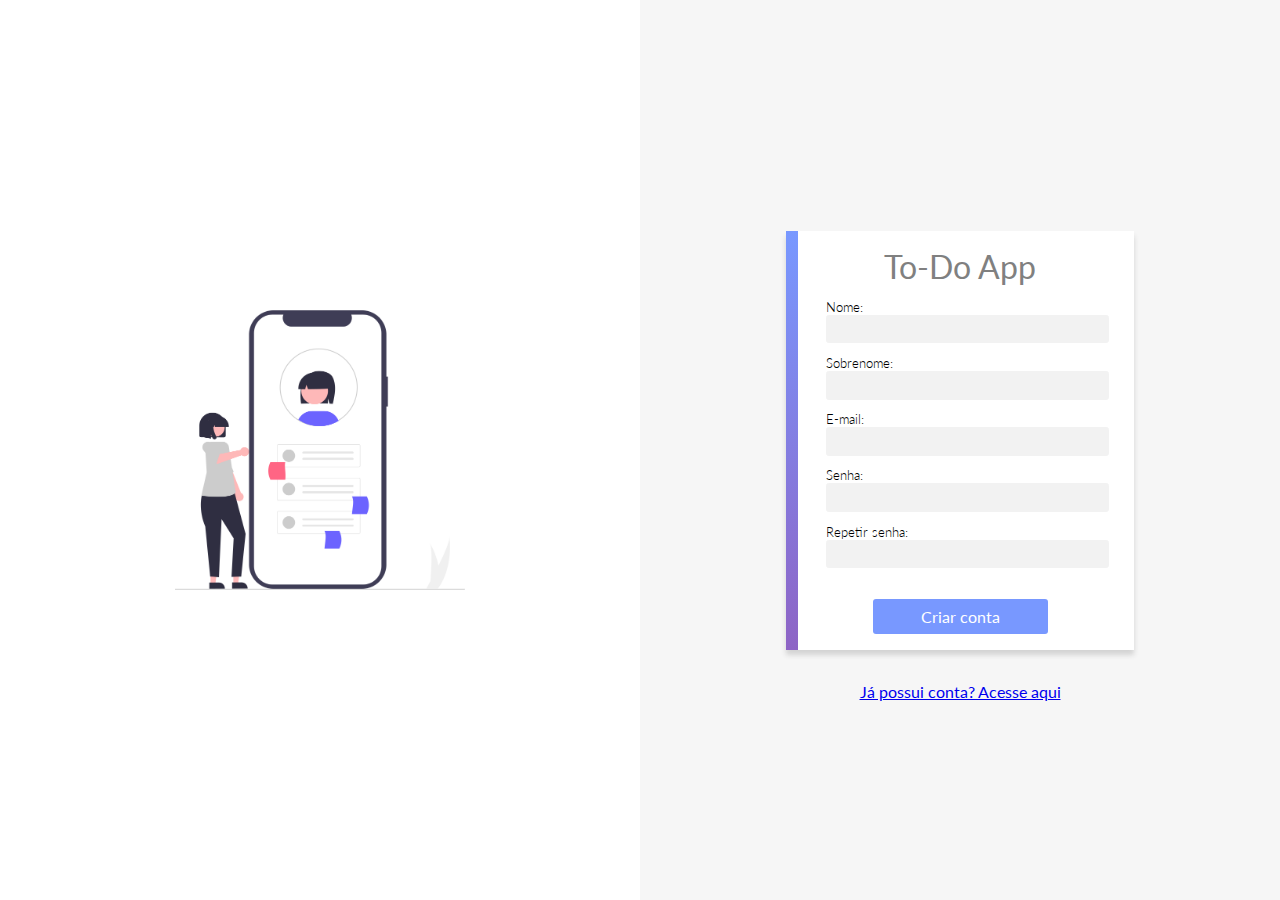
==== signup.html @ a6fde6d9 "montando o github" ====
<!DOCTYPE html>
<html lang="pt-BR">

<head>
  <meta charset="UTF-8">
  <meta http-equiv="X-UA-Compatible" content="IE=edge">
  <meta name="viewport" content="width=device-width, initial-scale=1.0">
  <title>To-Do App</title>

  <!-- ---------------- estilos compartilhados entre login e signup ---------------- -->
  <link rel="stylesheet" href="styles/acesso.css">
  
</head>

<body>

  <div class="left">
    <img src="./assets/pessoa-signup.png" alt="">
  </div>
  <div class="right">
    <form>
      <div class="form-header">
        <p>To-Do App</p>
      </div>

      <label>
        Nome:
        <input type="text">
      </label>
      <label>
        Sobrenome:
        <input type="text">
      </label>
      <label>
        E-mail:
        <input type="email">
      </label>
      <label>
        Senha:
        <input type="password">
      </label>
      <label>
        Repetir senha:
        <input type="password">
      </label>

      <button>Criar conta</button>

    </form>
    <div class="ingressar">
      <a href="index.html">Já possui conta? Acesse aqui</a>
    </div>
  </div>

</body>

</html>
---- styles/acesso.css ----
@import url('./common.css');

body {
  display: flex;
}

h1 {
  color: rgb(116, 116, 116);
  font-weight: 300;
  margin: .5em 0;
}

form {
  position: relative;
  max-width: 26em;
  background-color: white;
  display: flex;
  align-items: center;
  flex-direction: column;
  margin: 2em auto;
  box-shadow: 0 5px 5px lightgrey;
  padding: 1em 2.5em;
  box-sizing: border-box;
}

form:after {
  position: absolute;
  content: '';
  width: .7em;
  height: 100%;
  top: 0;
  left: 0;
  background: linear-gradient(var(--primary), var(--secondary));
}

/* Estilo adicionado pelo prof Marcos M. */
small {
  display: flex;
  font-size: 12px;
  font-weight: bold;
  color: #E9554EBB;
}

input {
  width: 100%;
  padding: .4em .5em;
  background-color: var(--app-grey);
  border: 1px solid var(--app-grey);
  border-radius: .2em;
}

input:focus {
  outline: none;
  border: 1px solid lightgrey;
}

label {
  width: 100%;
  font-weight: 300;
  margin-bottom: -.1em;
  margin-top: 1em;
  font-size: .8em;
}

button {
  padding: .5em 3em;
  background-color: var(--primary);
  color: white;
  margin-top: 2em;
  font-weight: 400;
  font-size: 1em;
}

.form-header {
  color: grey;
  font-size: 2em;
}

.ingressar {
  text-align: center;
}

.left {
  width: 50%;
  background-color: white;
  text-align: center;
  display: flex;
  align-items: center;
  justify-content: center;
}

.left img {
  width: 60%;
}

.right {
  width: 50%;
  display: flex;
  flex-direction: column;
  align-items: center;
  justify-content: center;
}
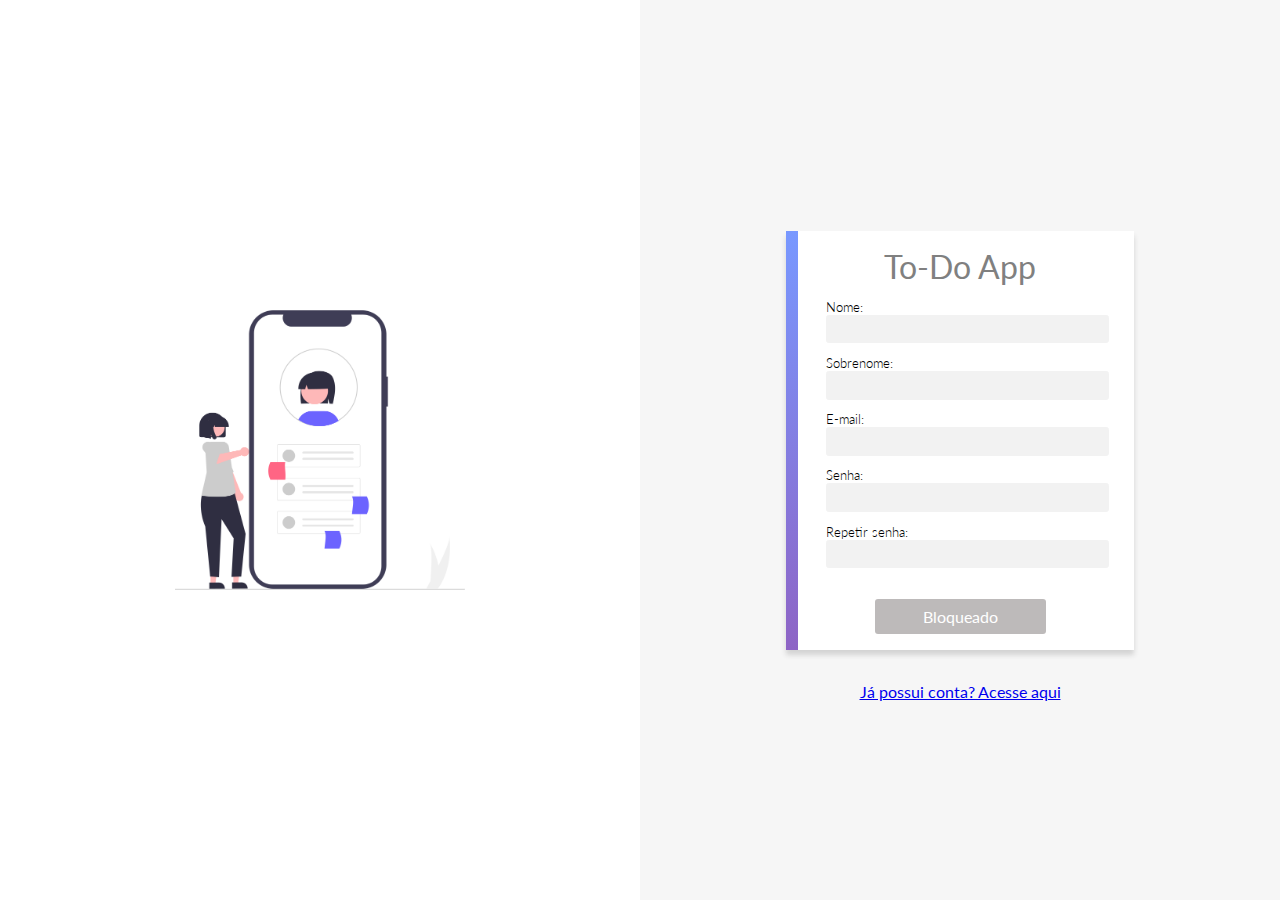
==== commit f20bc6ff: "Aula dia 29" ====
--- a/signup.html
+++ b/signup.html
@@ -25,33 +25,39 @@
 
       <label>
         Nome:
-        <input type="text">
+        <input type="text" id="nomeSignup">
+        <small id="nomeSmall"></small>
       </label>
       <label>
         Sobrenome:
-        <input type="text">
+        <input type="text" id="sobrenomeSignup">
+        <small id="sobrenomeSmall"></small>
       </label>
       <label>
         E-mail:
-        <input type="email">
+        <input type="email" id="emailSignup">
+        <small id="emailSmall"></small>
       </label>
       <label>
         Senha:
-        <input type="password">
+        <input type="password" id="senhaSignup">
+        <small id="senhaSmall"></small>
       </label>
       <label>
         Repetir senha:
-        <input type="password">
+        <input type="password" id="senhaRepetidaSignup">
+        <small id="senhaRepetidaSmall"></small>
       </label>
 
-      <button>Criar conta</button>
+      <button id="btnSignup" type="submit" disabled = "true" >Criar conta</button>
 
     </form>
     <div class="ingressar">
       <a href="index.html">Já possui conta? Acesse aqui</a>
     </div>
   </div>
-
+  <script src="./javascript/validacaoSingup.js"></script>
+  <script src="./javascript/validacaoAPI.js"></script>
 </body>
 
 </html>